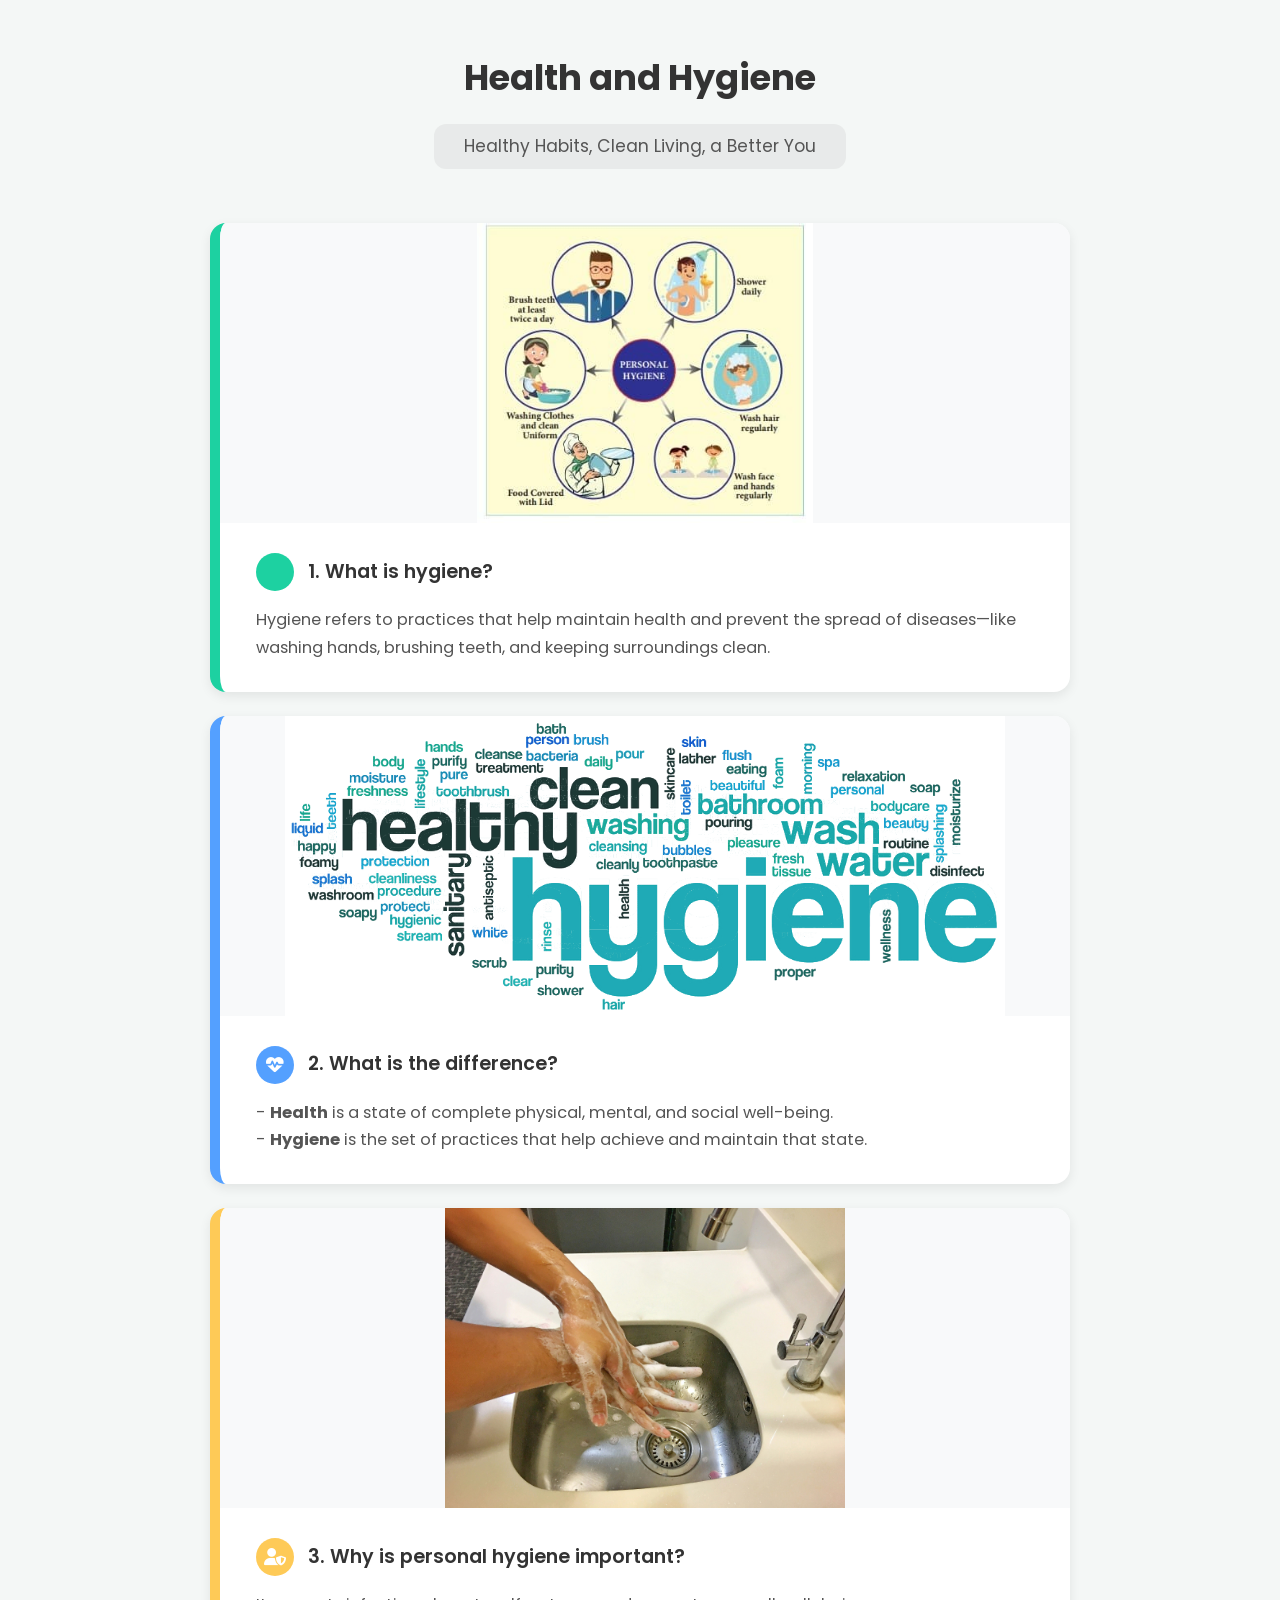
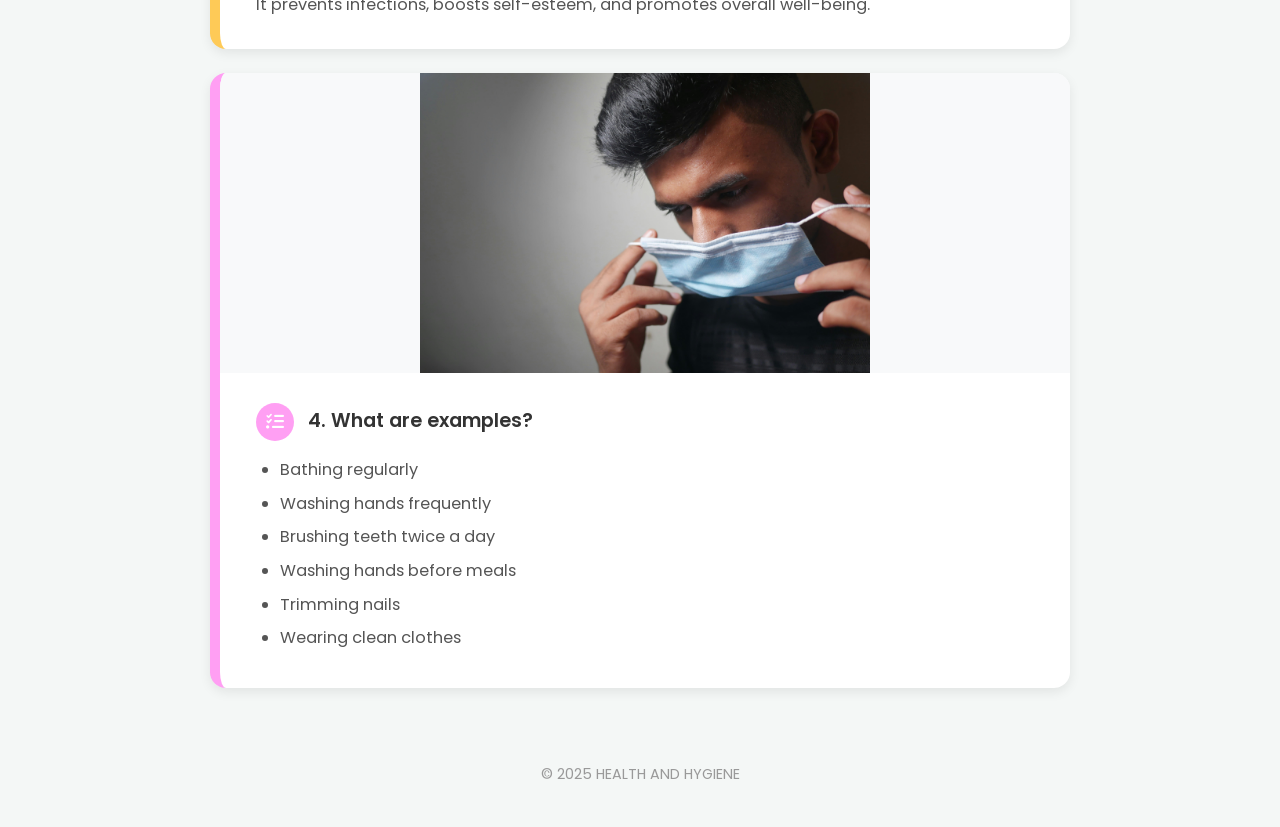
==== index1.html @ bb27acfd "Add files via upload" ====
<!DOCTYPE html>
<html lang="en">

<head>
    <meta charset="UTF-8" />
    <meta name="viewport" content="width=device-width, initial-scale=1.0" />
    <title>Health & Hygiene</title>

    <link href="https://fonts.googleapis.com/css2?family=Poppins:wght@400;600;700&display=swap" rel="stylesheet" />
    <link rel="stylesheet" href="https://cdnjs.cloudflare.com/ajax/libs/font-awesome/6.5.2/css/all.min.css">

    <style>
         :root {
            /* Define the color palette */
            --c-pink: #ff9ff3;
            --c-yellow: #feca57;
            --c-green: #1dd1a1;
            --c-blue: #54a0ff;
            --c-gradient: linear-gradient(90deg, var(--c-pink), var(--c-yellow), var(--c-green), var(--c-blue));
            /* Simple, light theme variables */
            --c-text: #333;
            --c-text-light: #555;
            --c-bg: #f4f7f6;
            --c-card-bg: #ffffff;
            --c-image-bg: #f8f9fa;
            /* Soft bg for image container */
            --card-radius: 16px;
            --simple-shadow: 0 4px 12px rgba(0, 0, 0, 0.08);
        }
        
        * {
            box-sizing: border-box;
            margin: 0;
            padding: 0;
        }
        
        body {
            font-family: 'Poppins', sans-serif;
            background: var(--c-bg);
            color: var(--c-text);
            line-height: 1.7;
        }
        /* --- Header --- */
        
        .header {
            text-align: center;
            padding: 48px 20px 20px 20px;
        }
        
        .header h1 {
            font-size: 2.2rem;
            font-weight: 700;
            color: var(--c-text);
            margin-bottom: 16px;
        }
        
        .header p {
            font-size: 1.08rem;
            color: var(--c-text-light);
            background: rgba(0, 0, 0, 0.05);
            padding: 8px 30px;
            border-radius: 12px;
            display: inline-block;
        }
        /* --- Progress Bar --- */
        
        .progress-bar {
            position: fixed;
            top: 0;
            left: 0;
            width: 0%;
            height: 5px;
            z-index: 888;
            background: var(--c-gradient);
            transition: width 0.2s;
        }
        /* --- Main Content Container --- */
        
        .container {
            max-width: 900px;
            margin: 34px auto;
            display: flex;
            flex-direction: column;
            gap: 24px;
            padding: 0 20px;
        }
        /* --- Card Styling --- */
        
        .card {
            background: var(--c-card-bg);
            box-shadow: var(--simple-shadow);
            border-radius: var(--card-radius);
            /* Default border, will be overridden */
            border-left: 10px solid #ccc;
            overflow: hidden;
            /* To contain the image radius */
            transition: transform 0.2s ease-out, box-shadow 0.2s ease-out;
        }
        
        .card:hover {
            transform: translateY(-5px);
            box-shadow: 0 8px 20px rgba(0, 0, 0, 0.1);
        }
        /* --- This is the key change for images --- */
        
        .card-image-wrapper {
            width: 100%;
            height: 300px;
            /* Fixed height for all image containers */
            background-color: var(--c-image-bg);
            display: flex;
            align-items: center;
            justify-content: center;
        }
        
        .card-image {
            width: 100%;
            height: 100%;
            object-fit: contain;
            /* This fits the whole image ("normal scale") */
        }
        /* --- End of image change --- */
        
        .content {
            padding: 30px 36px;
        }
        
        .content h3 {
            font-weight: 600;
            font-size: 1.2rem;
            color: var(--c-text);
            margin-bottom: 15px;
            display: flex;
            align-items: center;
            gap: 14px;
        }
        /* The colorful, round icon */
        
        .content h3 i {
            font-size: 1.1rem;
            color: #fff;
            background: #ccc;
            /* Default bg, will be overridden */
            border-radius: 50%;
            width: 38px;
            height: 38px;
            display: inline-flex;
            align-items: center;
            justify-content: center;
        }
        
        .content p,
        .content ul {
            font-size: 1.02rem;
            color: var(--c-text-light);
        }
        
        .content ul {
            margin-top: 12px;
            padding-left: 24px;
        }
        
        .content li {
            margin-bottom: 6px;
        }
        /* --- "More Colorful" nth-child styles --- */
        
        .container .card:nth-child(1) {
            border-left-color: var(--c-green);
        }
        
        .container .card:nth-child(1) .content h3 i {
            background: var(--c-green);
        }
        
        .container .card:nth-child(2) {
            border-left-color: var(--c-blue);
        }
        
        .container .card:nth-child(2) .content h3 i {
            background: var(--c-blue);
        }
        
        .container .card:nth-child(3) {
            border-left-color: var(--c-yellow);
        }
        
        .container .card:nth-child(3) .content h3 i {
            background: var(--c-yellow);
        }
        
        .container .card:nth-child(4) {
            border-left-color: var(--c-pink);
        }
        
        .container .card:nth-child(4) .content h3 i {
            background: var(--c-pink);
        }
        /* --- End of colorful styles --- */
        /* --- Footer --- */
        
        footer {
            text-align: center;
            padding: 40px 20px;
            color: #999;
            font-size: 0.9rem;
        }
        
        footer a {
            color: var(--c-blue);
            /* Default link color */
            text-decoration: none;
            font-weight: 600;
        }
        /* --- Responsive --- */
        
        @media (max-width: 600px) {
            .header h1 {
                font-size: 1.8rem;
            }
            .card-image-wrapper {
                height: 220px;
                /* Smaller image height on mobile */
            }
            .content {
                padding: 24px;
            }
            .content h3 {
                font-size: 1.1rem;
            }
            .content p,
            .content ul {
                font-size: 0.95rem;
            }
        }
    </style>
</head>

<body>
    <div class="progress-bar" id="progress"></div>

    <header class="header">
        <h1>Health and Hygiene</h1>
        <p>Healthy Habits, Clean Living, a Better You</p>
    </header>

    <div class="container">

        <div class="card">
            <div class="card-image-wrapper">
                <img src="health1.jpg" alt="Person washing hands" class="card-image" />
            </div>
            <div class="content">
                <h3><i class="fa-solid fa-hands-sparkles"></i>1. What is hygiene?</h3>
                <p>
                    Hygiene refers to practices that help maintain health and prevent the spread of diseases—like washing hands, brushing teeth, and keeping surroundings clean.
                </p>
            </div>
        </div>

        <div class="card">
            <div class="card-image-wrapper">
                <img src="health2.png" alt="Healthy lifestyle collage" class="card-image" />
            </div>
            <div class="content">
                <h3><i class="fa-solid fa-heart-pulse"></i>2. What is the difference?</h3>
                <p>
                    - <strong>Health</strong> is a state of complete physical, mental, and social well-being.<br> - <strong>Hygiene</strong> is the set of practices that help achieve and maintain that state.
                </p>
            </div>
        </div>

        <div class="card">
            <div class="card-image-wrapper">
                <img src="12.jpg" alt="Person feeling confident" class="card-image" />
            </div>
            <div class="content">
                <h3><i class="fa-solid fa-user-shield"></i>3. Why is personal hygiene important?</h3>
                <p>
                    It prevents infections, boosts self-esteem, and promotes overall well-being.
                </p>
            </div>
        </div>

        <div class="card">
            <div class="card-image-wrapper">
                <img src="mask.jpg" alt="Person wearing a clean mask" class="card-image" />
            </div>
            <div class="content">
                <h3><i class="fa-solid fa-list-check"></i>4. What are examples?</h3>
                <ul>
                    <li>Bathing regularly</li>
                    <li>Washing hands frequently</li>
                    <li>Brushing teeth twice a day</li>
                    <li>Washing hands before meals</li>
                    <li>Trimming nails</li>
                    <li>Wearing clean clothes</li>
                </ul>
            </div>
        </div>

    </div>

    <footer>
        <p>&copy; 2025 HEALTH AND HYGIENE</p>
    </footer>

    <script>
        // Color change function was removed

        // Progress bar scroll
        window.addEventListener('scroll', function() {
            var winScroll = document.body.scrollTop || document.documentElement.scrollTop;
            var height = document.documentElement.scrollHeight - document.documentElement.clientHeight;
            var scrolled = (winScroll / height) * 100;
            document.getElementById('progress').style.width = scrolled + "%";
        });
    </script>
</body>

</html>
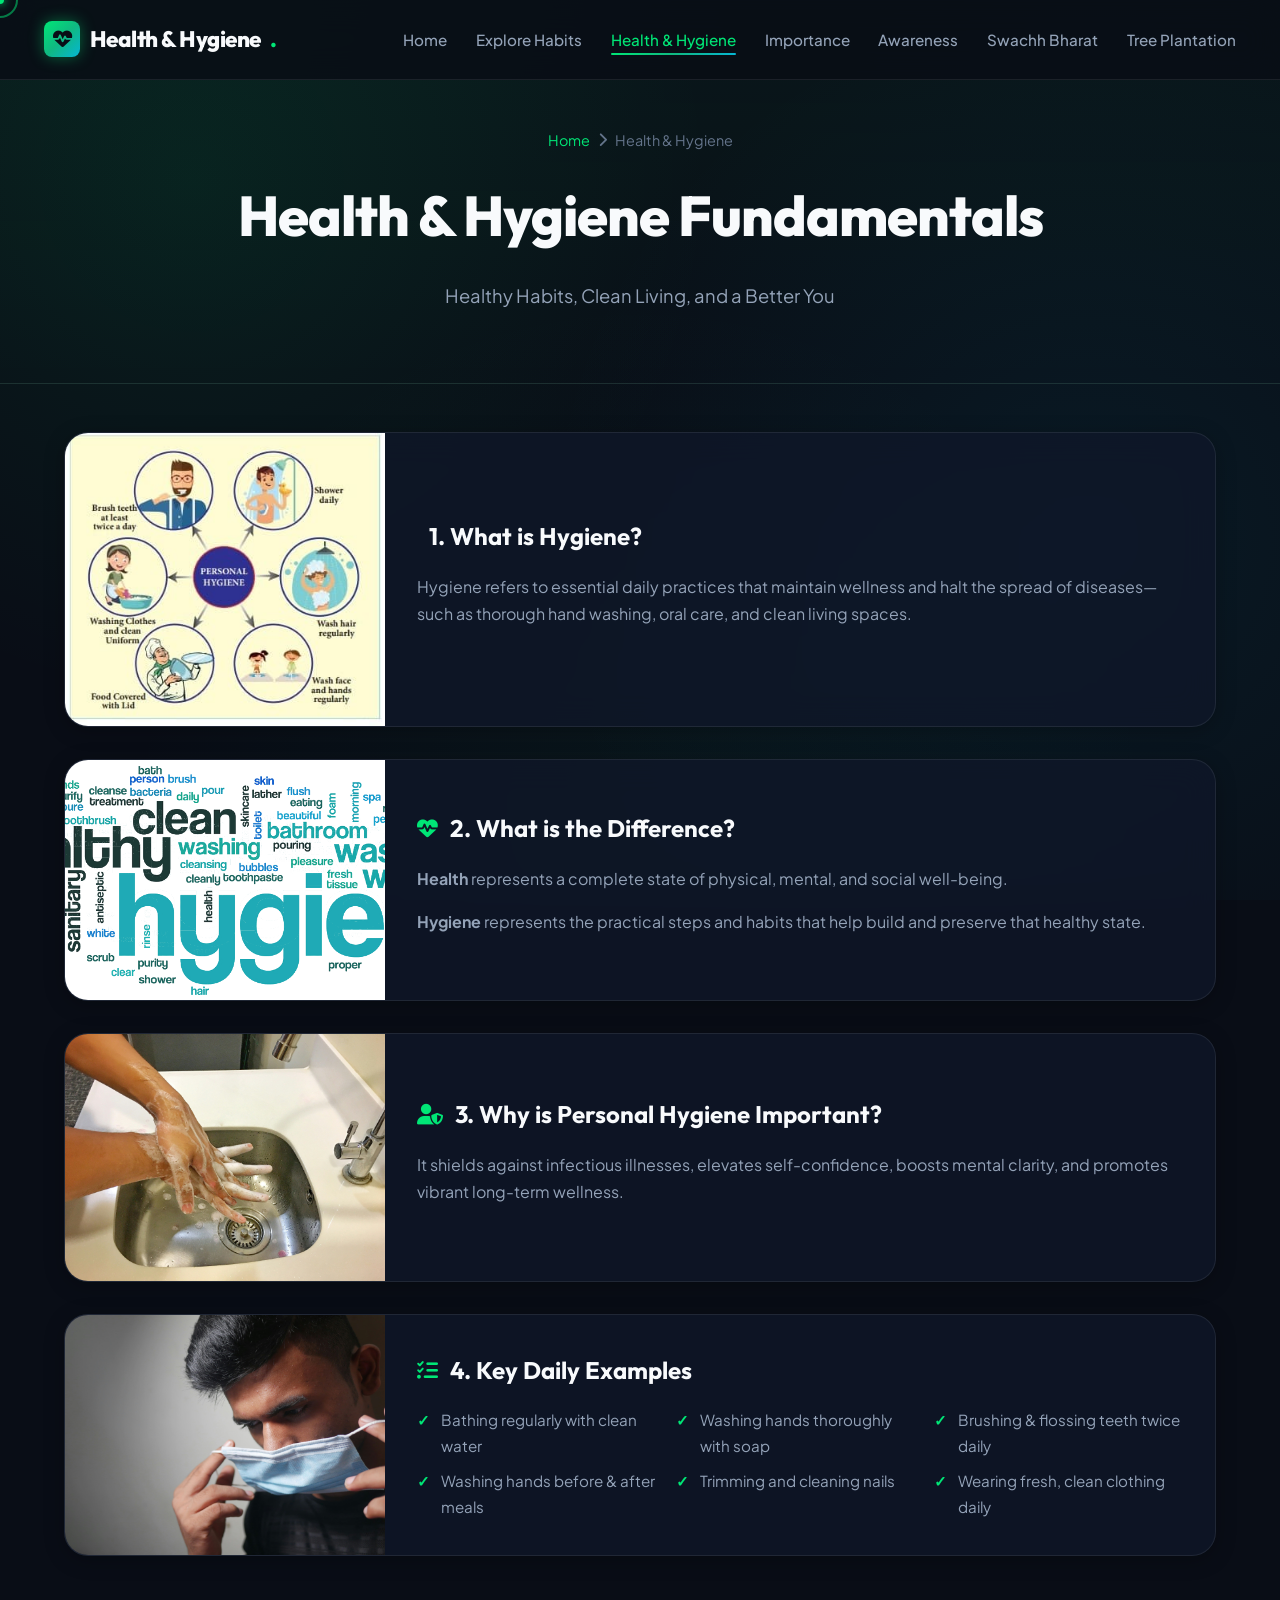
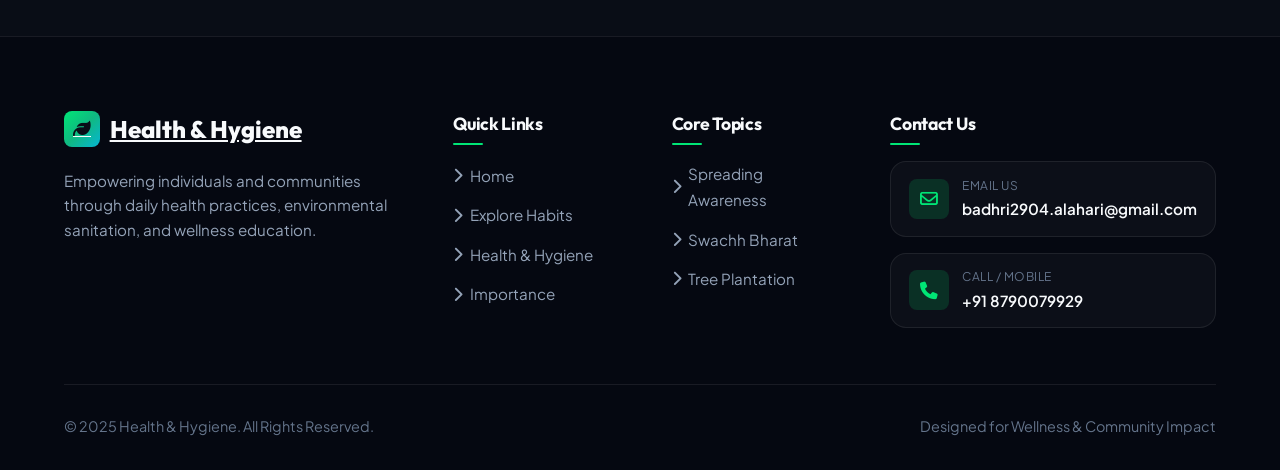
==== commit d8e7f02b: "Add files via upload" ====
--- a/index1.html
+++ b/index1.html
@@ -1,321 +1,167 @@
-<!DOCTYPE html>
-<html lang="en">
-
-<head>
-    <meta charset="UTF-8" />
-    <meta name="viewport" content="width=device-width, initial-scale=1.0" />
-    <title>Health & Hygiene</title>
-
-    <link href="https://fonts.googleapis.com/css2?family=Poppins:wght@400;600;700&display=swap" rel="stylesheet" />
-    <link rel="stylesheet" href="https://cdnjs.cloudflare.com/ajax/libs/font-awesome/6.5.2/css/all.min.css">
-
-    <style>
-         :root {
-            /* Define the color palette */
-            --c-pink: #ff9ff3;
-            --c-yellow: #feca57;
-            --c-green: #1dd1a1;
-            --c-blue: #54a0ff;
-            --c-gradient: linear-gradient(90deg, var(--c-pink), var(--c-yellow), var(--c-green), var(--c-blue));
-            /* Simple, light theme variables */
-            --c-text: #333;
-            --c-text-light: #555;
-            --c-bg: #f4f7f6;
-            --c-card-bg: #ffffff;
-            --c-image-bg: #f8f9fa;
-            /* Soft bg for image container */
-            --card-radius: 16px;
-            --simple-shadow: 0 4px 12px rgba(0, 0, 0, 0.08);
-        }
-        
-        * {
-            box-sizing: border-box;
-            margin: 0;
-            padding: 0;
-        }
-        
-        body {
-            font-family: 'Poppins', sans-serif;
-            background: var(--c-bg);
-            color: var(--c-text);
-            line-height: 1.7;
-        }
-        /* --- Header --- */
-        
-        .header {
-            text-align: center;
-            padding: 48px 20px 20px 20px;
-        }
-        
-        .header h1 {
-            font-size: 2.2rem;
-            font-weight: 700;
-            color: var(--c-text);
-            margin-bottom: 16px;
-        }
-        
-        .header p {
-            font-size: 1.08rem;
-            color: var(--c-text-light);
-            background: rgba(0, 0, 0, 0.05);
-            padding: 8px 30px;
-            border-radius: 12px;
-            display: inline-block;
-        }
-        /* --- Progress Bar --- */
-        
-        .progress-bar {
-            position: fixed;
-            top: 0;
-            left: 0;
-            width: 0%;
-            height: 5px;
-            z-index: 888;
-            background: var(--c-gradient);
-            transition: width 0.2s;
-        }
-        /* --- Main Content Container --- */
-        
-        .container {
-            max-width: 900px;
-            margin: 34px auto;
-            display: flex;
-            flex-direction: column;
-            gap: 24px;
-            padding: 0 20px;
-        }
-        /* --- Card Styling --- */
-        
-        .card {
-            background: var(--c-card-bg);
-            box-shadow: var(--simple-shadow);
-            border-radius: var(--card-radius);
-            /* Default border, will be overridden */
-            border-left: 10px solid #ccc;
-            overflow: hidden;
-            /* To contain the image radius */
-            transition: transform 0.2s ease-out, box-shadow 0.2s ease-out;
-        }
-        
-        .card:hover {
-            transform: translateY(-5px);
-            box-shadow: 0 8px 20px rgba(0, 0, 0, 0.1);
-        }
-        /* --- This is the key change for images --- */
-        
-        .card-image-wrapper {
-            width: 100%;
-            height: 300px;
-            /* Fixed height for all image containers */
-            background-color: var(--c-image-bg);
-            display: flex;
-            align-items: center;
-            justify-content: center;
-        }
-        
-        .card-image {
-            width: 100%;
-            height: 100%;
-            object-fit: contain;
-            /* This fits the whole image ("normal scale") */
-        }
-        /* --- End of image change --- */
-        
-        .content {
-            padding: 30px 36px;
-        }
-        
-        .content h3 {
-            font-weight: 600;
-            font-size: 1.2rem;
-            color: var(--c-text);
-            margin-bottom: 15px;
-            display: flex;
-            align-items: center;
-            gap: 14px;
-        }
-        /* The colorful, round icon */
-        
-        .content h3 i {
-            font-size: 1.1rem;
-            color: #fff;
-            background: #ccc;
-            /* Default bg, will be overridden */
-            border-radius: 50%;
-            width: 38px;
-            height: 38px;
-            display: inline-flex;
-            align-items: center;
-            justify-content: center;
-        }
-        
-        .content p,
-        .content ul {
-            font-size: 1.02rem;
-            color: var(--c-text-light);
-        }
-        
-        .content ul {
-            margin-top: 12px;
-            padding-left: 24px;
-        }
-        
-        .content li {
-            margin-bottom: 6px;
-        }
-        /* --- "More Colorful" nth-child styles --- */
-        
-        .container .card:nth-child(1) {
-            border-left-color: var(--c-green);
-        }
-        
-        .container .card:nth-child(1) .content h3 i {
-            background: var(--c-green);
-        }
-        
-        .container .card:nth-child(2) {
-            border-left-color: var(--c-blue);
-        }
-        
-        .container .card:nth-child(2) .content h3 i {
-            background: var(--c-blue);
-        }
-        
-        .container .card:nth-child(3) {
-            border-left-color: var(--c-yellow);
-        }
-        
-        .container .card:nth-child(3) .content h3 i {
-            background: var(--c-yellow);
-        }
-        
-        .container .card:nth-child(4) {
-            border-left-color: var(--c-pink);
-        }
-        
-        .container .card:nth-child(4) .content h3 i {
-            background: var(--c-pink);
-        }
-        /* --- End of colorful styles --- */
-        /* --- Footer --- */
-        
-        footer {
-            text-align: center;
-            padding: 40px 20px;
-            color: #999;
-            font-size: 0.9rem;
-        }
-        
-        footer a {
-            color: var(--c-blue);
-            /* Default link color */
-            text-decoration: none;
-            font-weight: 600;
-        }
-        /* --- Responsive --- */
-        
-        @media (max-width: 600px) {
-            .header h1 {
-                font-size: 1.8rem;
-            }
-            .card-image-wrapper {
-                height: 220px;
-                /* Smaller image height on mobile */
-            }
-            .content {
-                padding: 24px;
-            }
-            .content h3 {
-                font-size: 1.1rem;
-            }
-            .content p,
-            .content ul {
-                font-size: 0.95rem;
-            }
-        }
-    </style>
-</head>
-
-<body>
-    <div class="progress-bar" id="progress"></div>
-
-    <header class="header">
-        <h1>Health and Hygiene</h1>
-        <p>Healthy Habits, Clean Living, a Better You</p>
-    </header>
-
-    <div class="container">
-
-        <div class="card">
-            <div class="card-image-wrapper">
-                <img src="health1.jpg" alt="Person washing hands" class="card-image" />
-            </div>
-            <div class="content">
-                <h3><i class="fa-solid fa-hands-sparkles"></i>1. What is hygiene?</h3>
-                <p>
-                    Hygiene refers to practices that help maintain health and prevent the spread of diseases—like washing hands, brushing teeth, and keeping surroundings clean.
-                </p>
-            </div>
-        </div>
-
-        <div class="card">
-            <div class="card-image-wrapper">
-                <img src="health2.png" alt="Healthy lifestyle collage" class="card-image" />
-            </div>
-            <div class="content">
-                <h3><i class="fa-solid fa-heart-pulse"></i>2. What is the difference?</h3>
-                <p>
-                    - <strong>Health</strong> is a state of complete physical, mental, and social well-being.<br> - <strong>Hygiene</strong> is the set of practices that help achieve and maintain that state.
-                </p>
-            </div>
-        </div>
-
-        <div class="card">
-            <div class="card-image-wrapper">
-                <img src="12.jpg" alt="Person feeling confident" class="card-image" />
-            </div>
-            <div class="content">
-                <h3><i class="fa-solid fa-user-shield"></i>3. Why is personal hygiene important?</h3>
-                <p>
-                    It prevents infections, boosts self-esteem, and promotes overall well-being.
-                </p>
-            </div>
-        </div>
-
-        <div class="card">
-            <div class="card-image-wrapper">
-                <img src="mask.jpg" alt="Person wearing a clean mask" class="card-image" />
-            </div>
-            <div class="content">
-                <h3><i class="fa-solid fa-list-check"></i>4. What are examples?</h3>
-                <ul>
-                    <li>Bathing regularly</li>
-                    <li>Washing hands frequently</li>
-                    <li>Brushing teeth twice a day</li>
-                    <li>Washing hands before meals</li>
-                    <li>Trimming nails</li>
-                    <li>Wearing clean clothes</li>
-                </ul>
-            </div>
-        </div>
-
-    </div>
-
-    <footer>
-        <p>&copy; 2025 HEALTH AND HYGIENE</p>
-    </footer>
-
-    <script>
-        // Color change function was removed
-
-        // Progress bar scroll
-        window.addEventListener('scroll', function() {
-            var winScroll = document.body.scrollTop || document.documentElement.scrollTop;
-            var height = document.documentElement.scrollHeight - document.documentElement.clientHeight;
-            var scrolled = (winScroll / height) * 100;
-            document.getElementById('progress').style.width = scrolled + "%";
-        });
-    </script>
-</body>
-
+<!DOCTYPE html>
+<html lang="en">
+
+<head>
+    <meta charset="UTF-8">
+    <meta name="viewport" content="width=device-width, initial-scale=1.0">
+    <title>Health & Hygiene Fundamentals</title>
+    <link rel="stylesheet" href="main.css">
+    <link rel="stylesheet" href="https://cdnjs.cloudflare.com/ajax/libs/font-awesome/6.5.2/css/all.min.css">
+</head>
+
+<body>
+
+    <div class="cursor-dot"></div>
+    <div class="cursor-outline"></div>
+    <div class="progress-bar"></div>
+
+    <!-- Navigation Bar -->
+    <nav class="navbar">
+        <div class="nav-container">
+            <a href="index.html" class="nav-logo">
+                <div class="logo-icon"><i class="fa-solid fa-heart-pulse"></i></div>
+                Health & Hygiene<span>.</span>
+            </a>
+            <button class="nav-toggle" aria-label="Toggle navigation">
+                <i class="fa-solid fa-bars"></i>
+            </button>
+            <ul class="nav-menu">
+                <li><a href="index.html" class="nav-link">Home</a></li>
+                <li><a href="index2.html" class="nav-link">Explore Habits</a></li>
+                <li><a href="index1.html" class="nav-link active">Health & Hygiene</a></li>
+                <li><a href="index2-1.html" class="nav-link">Importance</a></li>
+                <li><a href="index3.html" class="nav-link">Awareness</a></li>
+                <li><a href="index4.html" class="nav-link">Swachh Bharat</a></li>
+                <li><a href="index5.html" class="nav-link">Tree Plantation</a></li>
+            </ul>
+        </div>
+    </nav>
+
+    <!-- Page Header -->
+    <header class="page-hero">
+        <div class="container">
+            <div class="breadcrumb-nav">
+                <a href="index.html">Home</a> <i class="fa-solid fa-chevron-right"></i> <span>Health & Hygiene</span>
+            </div>
+            <h1 style="margin-top: 1rem;">Health & Hygiene Fundamentals</h1>
+            <p>Healthy Habits, Clean Living, and a Better You</p>
+        </div>
+    </header>
+
+    <main class="container">
+        <div class="detail-grid">
+
+            <div class="detail-card">
+                <div class="detail-image-box">
+                    <img src="health1.jpg" alt="Person washing hands">
+                </div>
+                <div class="detail-card-content">
+                    <h3><i class="fa-solid fa-hands-sparkles"></i> 1. What is Hygiene?</h3>
+                    <p>Hygiene refers to essential daily practices that maintain wellness and halt the spread of diseases—such as thorough hand washing, oral care, and clean living spaces.</p>
+                </div>
+            </div>
+
+            <div class="detail-card">
+                <div class="detail-image-box">
+                    <img src="health2.png" alt="Healthy lifestyle collage">
+                </div>
+                <div class="detail-card-content">
+                    <h3><i class="fa-solid fa-heart-pulse"></i> 2. What is the Difference?</h3>
+                    <p><strong>Health</strong> represents a complete state of physical, mental, and social well-being.</p>
+                    <p><strong>Hygiene</strong> represents the practical steps and habits that help build and preserve that healthy state.</p>
+                </div>
+            </div>
+
+            <div class="detail-card">
+                <div class="detail-image-box">
+                    <img src="12.jpg" alt="Person feeling confident">
+                </div>
+                <div class="detail-card-content">
+                    <h3><i class="fa-solid fa-user-shield"></i> 3. Why is Personal Hygiene Important?</h3>
+                    <p>It shields against infectious illnesses, elevates self-confidence, boosts mental clarity, and promotes vibrant long-term wellness.</p>
+                </div>
+            </div>
+
+            <div class="detail-card">
+                <div class="detail-image-box">
+                    <img src="mask.jpg" alt="Person wearing clean mask">
+                </div>
+                <div class="detail-card-content">
+                    <h3><i class="fa-solid fa-list-check"></i> 4. Key Daily Examples</h3>
+                    <ul>
+                        <li>Bathing regularly with clean water</li>
+                        <li>Washing hands thoroughly with soap</li>
+                        <li>Brushing & flossing teeth twice daily</li>
+                        <li>Washing hands before & after meals</li>
+                        <li>Trimming and cleaning nails</li>
+                        <li>Wearing fresh, clean clothing daily</li>
+                    </ul>
+                </div>
+            </div>
+
+        </div>
+    </main>
+
+    <!-- Master Footer -->
+    <footer class="site-footer">
+        <div class="container">
+            <div class="footer-grid">
+                <div class="footer-brand">
+                    <a href="index.html" class="brand-logo">
+                        <div class="logo-icon"><i class="fa-solid fa-leaf"></i></div>
+                        Health & Hygiene
+                    </a>
+                    <p>Empowering individuals and communities through daily health practices, environmental sanitation, and wellness education.</p>
+                </div>
+
+                <div class="footer-column">
+                    <h4>Quick Links</h4>
+                    <ul class="footer-links">
+                        <li><a href="index.html"><i class="fa-solid fa-chevron-right"></i> Home</a></li>
+                        <li><a href="index2.html"><i class="fa-solid fa-chevron-right"></i> Explore Habits</a></li>
+                        <li><a href="index1.html"><i class="fa-solid fa-chevron-right"></i> Health & Hygiene</a></li>
+                        <li><a href="index2-1.html"><i class="fa-solid fa-chevron-right"></i> Importance</a></li>
+                    </ul>
+                </div>
+
+                <div class="footer-column">
+                    <h4>Core Topics</h4>
+                    <ul class="footer-links">
+                        <li><a href="index3.html"><i class="fa-solid fa-chevron-right"></i> Spreading Awareness</a></li>
+                        <li><a href="index4.html"><i class="fa-solid fa-chevron-right"></i> Swachh Bharat</a></li>
+                        <li><a href="index5.html"><i class="fa-solid fa-chevron-right"></i> Tree Plantation</a></li>
+                    </ul>
+                </div>
+
+                <div class="footer-column">
+                    <h4>Contact Us</h4>
+                    <div class="contact-badge-list">
+                        <a href="mailto:badhri2904.alahari@gmail.com" class="contact-badge">
+                            <div class="icon-box"><i class="fa-regular fa-envelope"></i></div>
+                            <div class="info-text">
+                                <span class="info-label">Email Us</span>
+                                <span class="info-value">badhri2904.alahari@gmail.com</span>
+                            </div>
+                        </a>
+                        <a href="tel:+918790079929" class="contact-badge">
+                            <div class="icon-box"><i class="fa-solid fa-phone"></i></div>
+                            <div class="info-text">
+                                <span class="info-label">Call / Mobile</span>
+                                <span class="info-value">+91 8790079929</span>
+                            </div>
+                        </a>
+                    </div>
+                </div>
+            </div>
+
+            <div class="footer-bottom">
+                <p>&copy; 2025 Health & Hygiene. All Rights Reserved.</p>
+                <p>Designed for Wellness & Community Impact</p>
+            </div>
+        </div>
+    </footer>
+
+    <script src="script.js"></script>
+</body>
+
 </html>
--- a/main.css
+++ b/main.css
@@ -0,0 +1,867 @@
+/* ==========================================
+   HEALTH & HYGIENE - MASTER CSS DESIGN SYSTEM
+   Theme: Ultra-Modern Glassmorphism Dark & Emerald
+   ========================================== */
+
+@import url('https://fonts.googleapis.com/css2?family=Outfit:wght@300;400;500;600;700;800&family=Plus+Jakarta+Sans:wght@300;400;500;600;700;800&display=swap');
+
+:root {
+    /* Color Palette */
+    --bg-dark: #090d16;
+    --bg-card: rgba(15, 23, 42, 0.75);
+    --bg-card-hover: rgba(30, 41, 59, 0.85);
+    --border-color: rgba(255, 255, 255, 0.08);
+    --border-glow: rgba(0, 230, 118, 0.3);
+
+    --primary: #00e676;
+    --primary-dark: #00b0ff;
+    --accent-teal: #06b6d4;
+    --accent-mint: #10b981;
+    --accent-coral: #ff6b6b;
+    --accent-gold: #fbbf24;
+
+    --gradient-primary: linear-gradient(135deg, #00e676 0%, #10b981 50%, #06b6d4 100%);
+    --gradient-text: linear-gradient(135deg, #ffffff 0%, #cbd5e1 50%, #00e676 100%);
+    --gradient-hero: linear-gradient(135deg, rgba(0, 230, 118, 0.15) 0%, rgba(6, 182, 212, 0.1) 50%, rgba(9, 13, 22, 0.95) 100%);
+    --gradient-card: linear-gradient(145deg, rgba(30, 41, 59, 0.7), rgba(15, 23, 42, 0.8));
+
+    --text-main: #f8fafc;
+    --text-muted: #94a3b8;
+    --text-dim: #64748b;
+
+    --shadow-sm: 0 4px 20px rgba(0, 0, 0, 0.25);
+    --shadow-lg: 0 20px 40px rgba(0, 0, 0, 0.4), 0 0 30px rgba(0, 230, 118, 0.1);
+    --shadow-glow: 0 0 25px rgba(0, 230, 118, 0.25);
+
+    --radius-sm: 8px;
+    --radius-md: 16px;
+    --radius-lg: 24px;
+    --radius-full: 9999px;
+
+    --font-heading: 'Outfit', sans-serif;
+    --font-body: 'Plus Jakarta Sans', sans-serif;
+
+    --navbar-height: 80px;
+}
+
+/* Reset & Base */
+*, *::before, *::after {
+    margin: 0;
+    padding: 0;
+    box-sizing: border-box;
+}
+
+html {
+    scroll-behavior: smooth;
+    font-size: 16px;
+}
+
+body {
+    font-family: var(--font-body);
+    background-color: var(--bg-dark);
+    color: var(--text-main);
+    line-height: 1.7;
+    overflow-x: hidden;
+    min-height: 100vh;
+    background-image: 
+        radial-gradient(circle at 15% 20%, rgba(0, 230, 118, 0.08) 0%, transparent 40%),
+        radial-gradient(circle at 85% 60%, rgba(6, 182, 212, 0.08) 0%, transparent 45%),
+        radial-gradient(circle at 50% 90%, rgba(16, 185, 129, 0.05) 0%, transparent 50%);
+    background-attachment: fixed;
+    cursor: none;
+}
+
+/* Custom Scrollbar */
+::-webkit-scrollbar {
+    width: 8px;
+}
+::-webkit-scrollbar-track {
+    background: var(--bg-dark);
+}
+::-webkit-scrollbar-thumb {
+    background: rgba(0, 230, 118, 0.3);
+    border-radius: 4px;
+}
+::-webkit-scrollbar-thumb:hover {
+    background: var(--primary);
+}
+
+/* Custom Pointer Cursor */
+.cursor-dot,
+.cursor-outline {
+    position: fixed;
+    top: 0;
+    left: 0;
+    transform: translate(-50%, -50%);
+    border-radius: 50%;
+    z-index: 99999;
+    pointer-events: none;
+}
+
+.cursor-dot {
+    width: 8px;
+    height: 8px;
+    background-color: var(--primary);
+    box-shadow: 0 0 10px var(--primary);
+}
+
+.cursor-outline {
+    width: 36px;
+    height: 36px;
+    border: 2px solid rgba(0, 230, 118, 0.5);
+    transition: transform 0.15s ease-out, border-color 0.2s ease, width 0.2s ease, height 0.2s ease;
+}
+
+.cursor-grow {
+    transform: translate(-50%, -50%) scale(1.6);
+    border-color: var(--accent-teal);
+    background-color: rgba(6, 182, 212, 0.1);
+}
+
+/* Scroll Progress Bar */
+.progress-bar {
+    position: fixed;
+    top: 0;
+    left: 0;
+    width: 0%;
+    height: 4px;
+    z-index: 10001;
+    background: var(--gradient-primary);
+    box-shadow: 0 0 10px var(--primary);
+    transition: width 0.1s linear;
+}
+
+/* Container */
+.container {
+    max-width: 1200px;
+    margin: 0 auto;
+    padding: 0 1.5rem;
+}
+
+/* --- Sticky Modern Navbar --- */
+.navbar {
+    position: fixed;
+    top: 0;
+    left: 0;
+    width: 100%;
+    height: var(--navbar-height);
+    z-index: 10000;
+    background: rgba(9, 13, 22, 0.85);
+    backdrop-filter: blur(16px);
+    -webkit-backdrop-filter: blur(16px);
+    border-bottom: 1px solid var(--border-color);
+    transition: all 0.3s ease;
+}
+
+.navbar .nav-container {
+    display: flex;
+    align-items: center;
+    justify-content: space-between;
+    height: 100%;
+    max-width: 1240px;
+    margin: 0 auto;
+    padding: 0 1.5rem;
+}
+
+.nav-logo {
+    display: flex;
+    align-items: center;
+    gap: 0.6rem;
+    text-decoration: none;
+    font-family: var(--font-heading);
+    font-size: 1.4rem;
+    font-weight: 800;
+    color: var(--text-main);
+    letter-spacing: -0.5px;
+}
+
+.nav-logo .logo-icon {
+    width: 36px;
+    height: 36px;
+    background: var(--gradient-primary);
+    border-radius: var(--radius-sm);
+    display: flex;
+    align-items: center;
+    justify-content: center;
+    color: #090d16;
+    font-size: 1.2rem;
+    box-shadow: 0 0 15px rgba(0, 230, 118, 0.4);
+}
+
+.nav-logo span {
+    color: var(--primary);
+}
+
+.nav-menu {
+    display: flex;
+    align-items: center;
+    gap: 1.8rem;
+    list-style: none;
+}
+
+.nav-link {
+    text-decoration: none;
+    color: var(--text-muted);
+    font-weight: 500;
+    font-size: 0.95rem;
+    transition: all 0.25s ease;
+    position: relative;
+    padding: 0.4rem 0;
+}
+
+.nav-link:hover,
+.nav-link.active {
+    color: var(--primary);
+}
+
+.nav-link::after {
+    content: '';
+    position: absolute;
+    bottom: 0;
+    left: 0;
+    width: 0%;
+    height: 2px;
+    background: var(--gradient-primary);
+    transition: width 0.3s ease;
+    border-radius: 2px;
+}
+
+.nav-link:hover::after,
+.nav-link.active::after {
+    width: 100%;
+}
+
+.nav-cta {
+    background: var(--gradient-primary);
+    color: #090d16 !important;
+    padding: 0.6rem 1.4rem;
+    border-radius: var(--radius-full);
+    font-weight: 700 !important;
+    box-shadow: 0 4px 15px rgba(0, 230, 118, 0.3);
+}
+
+.nav-cta::after {
+    display: none !important;
+}
+
+.nav-cta:hover {
+    transform: translateY(-2px);
+    box-shadow: 0 6px 20px rgba(0, 230, 118, 0.5);
+}
+
+/* Mobile Nav Toggle */
+.nav-toggle {
+    display: none;
+    background: transparent;
+    border: none;
+    color: var(--text-main);
+    font-size: 1.5rem;
+    cursor: pointer;
+}
+
+/* --- Hero Section --- */
+.hero {
+    min-height: 100vh;
+    padding-top: calc(var(--navbar-height) + 2rem);
+    display: flex;
+    align-items: center;
+    justify-content: center;
+    position: relative;
+    overflow: hidden;
+}
+
+.hero-bg-glow {
+    position: absolute;
+    width: 600px;
+    height: 600px;
+    background: radial-gradient(circle, rgba(0, 230, 118, 0.18) 0%, rgba(6, 182, 212, 0.05) 50%, transparent 70%);
+    top: 50%;
+    left: 50%;
+    transform: translate(-50%, -50%);
+    filter: blur(50px);
+    z-index: 0;
+    pointer-events: none;
+}
+
+.hero-content {
+    position: relative;
+    z-index: 1;
+    text-align: center;
+    max-width: 850px;
+    margin: 0 auto;
+    padding: 2rem 1.5rem;
+}
+
+.hero-badge {
+    display: inline-flex;
+    align-items: center;
+    gap: 0.5rem;
+    background: rgba(0, 230, 118, 0.1);
+    border: 1px solid rgba(0, 230, 118, 0.25);
+    color: var(--primary);
+    padding: 0.4rem 1.2rem;
+    border-radius: var(--radius-full);
+    font-size: 0.85rem;
+    font-weight: 600;
+    letter-spacing: 0.5px;
+    margin-bottom: 1.5rem;
+    box-shadow: 0 0 15px rgba(0, 230, 118, 0.15);
+}
+
+.hero h1 {
+    font-family: var(--font-heading);
+    font-size: clamp(2.8rem, 6.5vw, 4.8rem);
+    font-weight: 800;
+    line-height: 1.1;
+    letter-spacing: -1.5px;
+    margin-bottom: 1.5rem;
+}
+
+.hero h1 .gradient-text {
+    background: var(--gradient-primary);
+    -webkit-background-clip: text;
+    -webkit-text-fill-color: transparent;
+}
+
+.hero p {
+    font-size: clamp(1.05rem, 2vw, 1.25rem);
+    color: var(--text-muted);
+    max-width: 650px;
+    margin: 0 auto 2.5rem;
+    font-weight: 400;
+}
+
+.hero-actions {
+    display: flex;
+    align-items: center;
+    justify-content: center;
+    gap: 1.2rem;
+    flex-wrap: wrap;
+}
+
+/* CTA Buttons */
+.cta-button {
+    display: inline-flex;
+    align-items: center;
+    justify-content: center;
+    gap: 0.6rem;
+    background: var(--gradient-primary);
+    color: #090d16;
+    padding: 0.9rem 2.2rem;
+    border-radius: var(--radius-full);
+    text-decoration: none;
+    font-weight: 700;
+    font-size: 1.05rem;
+    transition: all 0.3s ease;
+    box-shadow: var(--shadow-glow);
+    position: relative;
+    overflow: hidden;
+    border: none;
+    cursor: pointer;
+}
+
+.cta-button:hover {
+    transform: translateY(-4px) scale(1.02);
+    box-shadow: 0 10px 30px rgba(0, 230, 118, 0.4);
+}
+
+.cta-button.secondary-btn {
+    background: rgba(255, 255, 255, 0.05);
+    color: var(--text-main);
+    border: 1px solid var(--border-color);
+    box-shadow: var(--shadow-sm);
+}
+
+.cta-button.secondary-btn:hover {
+    background: rgba(255, 255, 255, 0.1);
+    border-color: var(--primary);
+    color: var(--primary);
+}
+
+/* Ripple Animation */
+.ripple {
+    position: absolute;
+    border-radius: 50%;
+    background-color: rgba(255, 255, 255, 0.4);
+    transform: scale(0);
+    animation: ripple 600ms linear;
+    pointer-events: none;
+}
+
+@keyframes ripple {
+    to {
+        transform: scale(4);
+        opacity: 0;
+    }
+}
+
+/* --- Features Section (3D Glass Cards) --- */
+.features-section {
+    padding: 6rem 0;
+    position: relative;
+}
+
+.section-header {
+    text-align: center;
+    max-width: 650px;
+    margin: 0 auto 3.5rem;
+}
+
+.section-tag {
+    color: var(--primary);
+    font-weight: 700;
+    font-size: 0.85rem;
+    text-transform: uppercase;
+    letter-spacing: 2px;
+    margin-bottom: 0.5rem;
+    display: block;
+}
+
+.section-title {
+    font-family: var(--font-heading);
+    font-size: clamp(2rem, 4vw, 2.8rem);
+    font-weight: 800;
+    color: var(--text-main);
+    margin-bottom: 1rem;
+    letter-spacing: -0.5px;
+}
+
+.features-grid {
+    display: grid;
+    grid-template-columns: repeat(auto-fit, minmax(320px, 1fr));
+    gap: 2rem;
+    perspective: 1000px;
+}
+
+.feature-card {
+    background: var(--bg-card);
+    border: 1px solid var(--border-color);
+    border-radius: var(--radius-lg);
+    padding: 2.5rem 2rem;
+    backdrop-filter: blur(16px);
+    -webkit-backdrop-filter: blur(16px);
+    box-shadow: var(--shadow-sm);
+    transition: all 0.4s cubic-bezier(0.175, 0.885, 0.32, 1.275);
+    transform-style: preserve-3d;
+    position: relative;
+    overflow: hidden;
+}
+
+.feature-card::before {
+    content: '';
+    position: absolute;
+    top: 0;
+    left: 0;
+    width: 100%;
+    height: 4px;
+    background: var(--gradient-primary);
+    opacity: 0;
+    transition: opacity 0.3s ease;
+}
+
+.feature-card:hover {
+    background: var(--bg-card-hover);
+    border-color: var(--border-glow);
+    transform: translateY(-8px) rotateX(4deg) rotateY(-2deg);
+    box-shadow: var(--shadow-lg);
+}
+
+.feature-card:hover::before {
+    opacity: 1;
+}
+
+.feature-icon {
+    width: 65px;
+    height: 65px;
+    background: rgba(0, 230, 118, 0.1);
+    border: 1px solid rgba(0, 230, 118, 0.2);
+    border-radius: var(--radius-md);
+    display: flex;
+    align-items: center;
+    justify-content: center;
+    font-size: 2rem;
+    color: var(--primary);
+    margin-bottom: 1.5rem;
+    transition: transform 0.3s ease;
+}
+
+.feature-card:hover .feature-icon {
+    transform: scale(1.1) rotate(5deg);
+    background: var(--gradient-primary);
+    color: #090d16;
+}
+
+.feature-card h3 {
+    font-family: var(--font-heading);
+    font-size: 1.4rem;
+    font-weight: 700;
+    color: var(--text-main);
+    margin-bottom: 0.8rem;
+}
+
+.feature-card p {
+    color: var(--text-muted);
+    font-size: 0.98rem;
+    line-height: 1.6;
+}
+
+/* --- Detail Pages Common Layout --- */
+.page-hero {
+    padding-top: calc(var(--navbar-height) + 3rem);
+    padding-bottom: 3rem;
+    text-align: center;
+    background: linear-gradient(180deg, rgba(0, 230, 118, 0.05) 0%, transparent 100%);
+    border-bottom: 1px solid var(--border-color);
+    margin-bottom: 3rem;
+}
+
+.page-hero h1 {
+    font-family: var(--font-heading);
+    font-size: clamp(2.2rem, 5vw, 3.5rem);
+    font-weight: 800;
+    margin-bottom: 1rem;
+    letter-spacing: -1px;
+}
+
+.page-hero p {
+    font-size: 1.15rem;
+    color: var(--text-muted);
+    max-width: 700px;
+    margin: 0 auto 1.5rem;
+}
+
+.breadcrumb-nav {
+    display: flex;
+    align-items: center;
+    justify-content: center;
+    gap: 0.5rem;
+    font-size: 0.9rem;
+    color: var(--text-dim);
+}
+
+.breadcrumb-nav a {
+    color: var(--primary);
+    text-decoration: none;
+    transition: color 0.2s;
+}
+
+.breadcrumb-nav a:hover {
+    text-decoration: underline;
+}
+
+/* Detail Page Cards */
+.detail-grid {
+    display: flex;
+    flex-direction: column;
+    gap: 2rem;
+    margin-bottom: 4rem;
+}
+
+.detail-card {
+    background: var(--bg-card);
+    border: 1px solid var(--border-color);
+    border-radius: var(--radius-lg);
+    overflow: hidden;
+    backdrop-filter: blur(16px);
+    box-shadow: var(--shadow-sm);
+    display: grid;
+    grid-template-columns: 320px 1fr;
+    transition: all 0.3s ease;
+}
+
+.detail-card:hover {
+    border-color: var(--border-glow);
+    box-shadow: var(--shadow-lg);
+    transform: translateY(-4px);
+}
+
+.detail-image-box {
+    position: relative;
+    overflow: hidden;
+    min-height: 240px;
+}
+
+.detail-image-box img {
+    width: 100%;
+    height: 100%;
+    object-fit: cover;
+    transition: transform 0.5s ease;
+}
+
+.detail-card:hover .detail-image-box img {
+    transform: scale(1.08);
+}
+
+.detail-card-content {
+    padding: 2rem;
+    display: flex;
+    flex-direction: column;
+    justify-content: center;
+}
+
+.detail-card-content h3 {
+    font-family: var(--font-heading);
+    font-size: 1.5rem;
+    font-weight: 700;
+    color: var(--text-main);
+    margin-bottom: 1rem;
+    display: flex;
+    align-items: center;
+    gap: 0.75rem;
+}
+
+.detail-card-content h3 i {
+    color: var(--primary);
+    font-size: 1.3rem;
+}
+
+.detail-card-content p {
+    color: var(--text-muted);
+    font-size: 1rem;
+    margin-bottom: 1rem;
+}
+
+.detail-card-content ul {
+    list-style: none;
+    display: grid;
+    grid-template-columns: repeat(auto-fit, minmax(200px, 1fr));
+    gap: 0.6rem;
+}
+
+.detail-card-content ul li {
+    position: relative;
+    padding-left: 1.5rem;
+    color: var(--text-muted);
+    font-size: 0.95rem;
+}
+
+.detail-card-content ul li::before {
+    content: '✓';
+    position: absolute;
+    left: 0;
+    color: var(--primary);
+    font-weight: 800;
+}
+
+/* --- Master Modern Footer --- */
+.site-footer {
+    background: #050811;
+    border-top: 1px solid var(--border-color);
+    padding: 4.5rem 0 2rem;
+    position: relative;
+    z-index: 10;
+    margin-top: 5rem;
+}
+
+.footer-grid {
+    display: grid;
+    grid-template-columns: 2fr 1fr 1fr 1.5fr;
+    gap: 3rem;
+    margin-bottom: 3.5rem;
+}
+
+.footer-brand .brand-logo {
+    display: flex;
+    align-items: center;
+    gap: 0.6rem;
+    font-family: var(--font-heading);
+    font-size: 1.5rem;
+    font-weight: 800;
+    color: var(--text-main);
+    margin-bottom: 1.2rem;
+}
+
+.footer-brand .brand-logo .logo-icon {
+    width: 36px;
+    height: 36px;
+    background: var(--gradient-primary);
+    border-radius: var(--radius-sm);
+    display: flex;
+    align-items: center;
+    justify-content: center;
+    color: #090d16;
+    font-size: 1.1rem;
+}
+
+.footer-brand p {
+    color: var(--text-muted);
+    font-size: 0.95rem;
+    line-height: 1.6;
+    margin-bottom: 1.5rem;
+    max-width: 340px;
+}
+
+.footer-column h4 {
+    font-family: var(--font-heading);
+    font-size: 1.1rem;
+    font-weight: 700;
+    color: var(--text-main);
+    margin-bottom: 1.4rem;
+    letter-spacing: -0.3px;
+    position: relative;
+}
+
+.footer-column h4::after {
+    content: '';
+    position: absolute;
+    bottom: -6px;
+    left: 0;
+    width: 30px;
+    height: 2px;
+    background: var(--primary);
+    border-radius: 2px;
+}
+
+.footer-links {
+    list-style: none;
+    display: flex;
+    flex-direction: column;
+    gap: 0.75rem;
+}
+
+.footer-links a {
+    text-decoration: none;
+    color: var(--text-muted);
+    font-size: 0.95rem;
+    transition: all 0.25s ease;
+    display: inline-flex;
+    align-items: center;
+    gap: 0.4rem;
+}
+
+.footer-links a:hover {
+    color: var(--primary);
+    transform: translateX(4px);
+}
+
+.contact-badge-list {
+    display: flex;
+    flex-direction: column;
+    gap: 1rem;
+}
+
+.contact-badge {
+    display: flex;
+    align-items: center;
+    gap: 0.85rem;
+    background: rgba(255, 255, 255, 0.03);
+    border: 1px solid var(--border-color);
+    padding: 0.85rem 1.1rem;
+    border-radius: var(--radius-md);
+    text-decoration: none;
+    color: var(--text-main);
+    transition: all 0.3s ease;
+}
+
+.contact-badge:hover {
+    background: rgba(0, 230, 118, 0.08);
+    border-color: var(--primary);
+    transform: translateY(-2px);
+}
+
+.contact-badge .icon-box {
+    width: 40px;
+    height: 40px;
+    background: rgba(0, 230, 118, 0.15);
+    border-radius: var(--radius-sm);
+    display: flex;
+    align-items: center;
+    justify-content: center;
+    color: var(--primary);
+    font-size: 1.1rem;
+}
+
+.contact-badge .info-text {
+    display: flex;
+    flex-direction: column;
+}
+
+.contact-badge .info-label {
+    font-size: 0.75rem;
+    color: var(--text-dim);
+    text-transform: uppercase;
+    letter-spacing: 0.5px;
+}
+
+.contact-badge .info-value {
+    font-size: 0.95rem;
+    font-weight: 600;
+    color: var(--text-main);
+}
+
+.footer-bottom {
+    border-top: 1px solid var(--border-color);
+    padding-top: 1.8rem;
+    display: flex;
+    align-items: center;
+    justify-content: space-between;
+    color: var(--text-dim);
+    font-size: 0.9rem;
+    flex-wrap: wrap;
+    gap: 1rem;
+}
+
+.footer-bottom a {
+    color: var(--text-muted);
+    text-decoration: none;
+}
+
+.footer-bottom a:hover {
+    color: var(--primary);
+}
+
+/* Animations */
+.anim-load {
+    opacity: 0;
+    transform: translateY(30px);
+    animation: fadeInSlideUp 0.8s ease-out forwards var(--delay, 0.2s);
+}
+
+@keyframes fadeInSlideUp {
+    to {
+        opacity: 1;
+        transform: translateY(0);
+    }
+}
+
+/* Media Queries */
+@media (max-width: 992px) {
+    .footer-grid {
+        grid-template-columns: 1fr 1fr;
+        gap: 2.5rem;
+    }
+    .detail-card {
+        grid-template-columns: 1fr;
+    }
+    .detail-image-box {
+        height: 240px;
+    }
+}
+
+@media (max-width: 768px) {
+    .nav-menu {
+        position: fixed;
+        top: var(--navbar-height);
+        right: -100%;
+        width: 100%;
+        height: calc(100vh - var(--navbar-height));
+        background: rgba(9, 13, 22, 0.98);
+        backdrop-filter: blur(20px);
+        flex-direction: column;
+        justify-content: center;
+        gap: 2rem;
+        transition: right 0.4s ease;
+    }
+    .nav-menu.active {
+        right: 0;
+    }
+    .nav-toggle {
+        display: block;
+    }
+    .footer-grid {
+        grid-template-columns: 1fr;
+    }
+    .hero h1 {
+        font-size: 2.6rem;
+    }
+}
